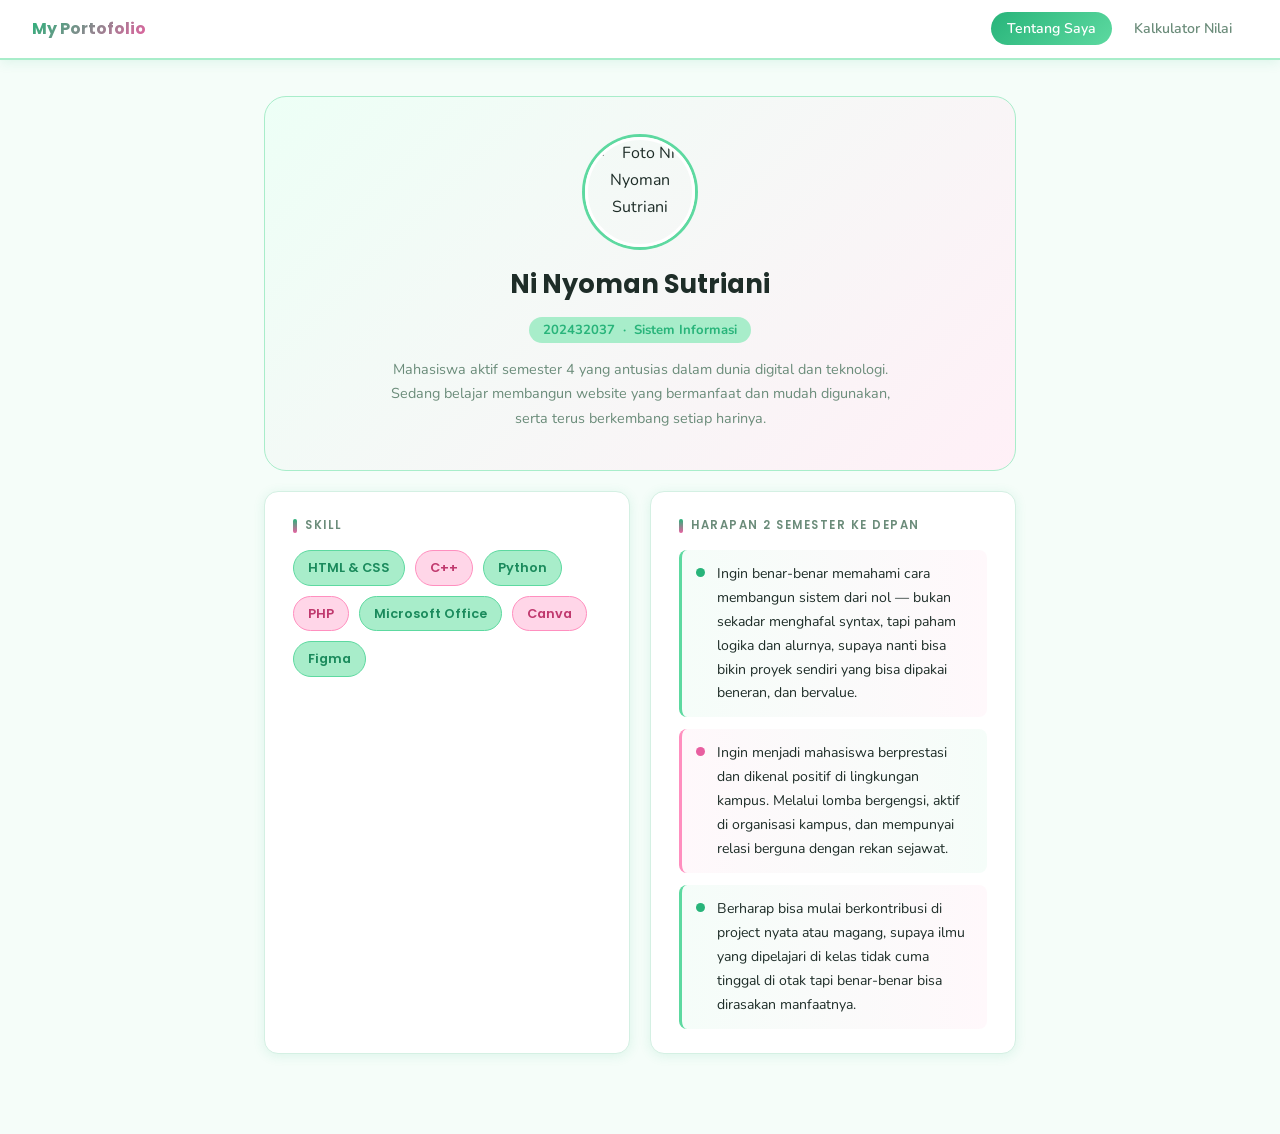
==== index.html @ 32d03d42 "Add files via upload" ====
<!DOCTYPE html>
<!-- Nama: Ni Nyoman Sutriani | NIM: 202432037 -->
<html lang="id">
<head>
  <meta charset="UTF-8" />
  <meta name="viewport" content="width=device-width, initial-scale=1.0" />
  <title>Tentang Saya | Portofolio</title>
  <link rel="stylesheet" href="style.css" />
  <link rel="stylesheet" href="tentang.css" />
</head>
<body>

  <!-- NAVBAR -->
  <nav>
    <span class="nav-brand">My Portofolio</span>
    <ul class="nav-links">
      <li><a href="index.html" class="active">Tentang Saya</a></li>
      <li><a href="kalkulator.html">Kalkulator Nilai</a></li>
    </ul>
  </nav>

  <!-- KONTEN UTAMA -->
  <div class="container">

    <!-- HERO: Profil Diri (vertikal / terpusat) -->
    <div class="hero-card">
      <img src="foto.jpg" alt="Foto Ni Nyoman Sutriani" class="profile-avatar" />
      <h1 class="hero-name">Ni Nyoman Sutriani</h1>
      <span class="hero-nim">202432037 &nbsp;·&nbsp; Sistem Informasi</span>
      <p class="hero-bio">
        Mahasiswa aktif semester 4 yang antusias dalam dunia digital dan teknologi.
        Sedang belajar membangun website yang bermanfaat dan mudah digunakan,
        serta terus berkembang setiap harinya.
      </p>
    </div>

    <!-- GRID: Skill & Harapan berdampingan -->
    <div class="two-col">

      <!-- SKILL -->
      <div class="card">
        <p class="card-title">Skill</p>
        <div class="skill-tags">
          <span class="skill-tag">HTML & CSS</span>
          <span class="skill-tag">C++</span>
          <span class="skill-tag">Python</span>
          <span class="skill-tag">PHP</span>
          <span class="skill-tag">Microsoft Office</span>
          <span class="skill-tag">Canva</span>
          <span class="skill-tag">Figma</span>
        </div>
      </div>

      <!-- HARAPAN -->
      <div class="card">
        <p class="card-title">Harapan 2 Semester ke Depan</p>
        <ul class="harapan-list">
          <li>
            <span class="harapan-dot"></span>
            <span>
              Ingin benar-benar memahami cara membangun sistem dari nol — bukan sekadar
              menghafal syntax, tapi paham logika dan alurnya, supaya nanti bisa bikin
              proyek sendiri yang bisa dipakai beneran, dan bervalue. 
            </span>
          </li>
          <li>
            <span class="harapan-dot"></span>
            <span>
              Ingin menjadi mahasiswa berprestasi dan dikenal positif di lingkungan kampus. Melalui lomba bergengsi,
              aktif di organisasi kampus, dan mempunyai relasi berguna dengan rekan sejawat. 
            </span>
          </li>
          <li>
            <span class="harapan-dot"></span>
            <span>
              Berharap bisa mulai berkontribusi di project nyata atau magang,
              supaya ilmu yang dipelajari di kelas tidak cuma tinggal di otak
              tapi benar-benar bisa dirasakan manfaatnya.
            </span>
          </li>
        </ul>
      </div>

    </div>

  </div>

</body>
</html>
---- style.css ----
/* =============================================
   style.css - Global Styles
   Nama: Ni Nyoman Sutriani | NIM: 202432037 
   ============================================= */

@import url('https://fonts.googleapis.com/css2?family=Poppins:wght@400;600;700&family=Nunito:wght@400;600&display=swap');

:root {
  --green-light:  #a8edca;
  --green-mid:    #5dd9a0;
  --green-dark:   #28b47a;
  --green-deeper: #1a8a5c;

  --pink-light:   #ffd6e8;
  --pink-mid:     #ff8fbf;
  --pink-dark:    #e85fa0;
  --pink-deeper:  #c0396e;

  --white:      #ffffff;
  --off-white:  #f5fdf9;
  --text-dark:  #1e2d28;
  --text-muted: #6b8c7a;
  --border:     #d4f0e3;

  --radius-sm: 8px;
  --radius-md: 14px;
  --radius-lg: 22px;
  --shadow:    0 2px 12px rgba(40,180,122,0.12);
}

* { margin: 0; padding: 0; box-sizing: border-box; }

body {
  font-family: 'Nunito', sans-serif;
  background: var(--off-white);
  color: var(--text-dark);
  line-height: 1.7;
}

/* NAVBAR */
nav {
  position: sticky;
  top: 0;
  z-index: 100;
  height: 60px;
  background: var(--white);
  border-bottom: 2px solid var(--green-light);
  display: flex;
  align-items: center;
  justify-content: space-between;
  padding: 0 32px;
  box-shadow: var(--shadow);
}

.nav-brand {
  font-family: 'Poppins', sans-serif;
  font-weight: 700;
  background: linear-gradient(135deg, var(--green-dark), var(--pink-dark));
  -webkit-background-clip: text;
  -webkit-text-fill-color: transparent;
  background-clip: text;
}

.nav-links { display: flex; gap: 6px; list-style: none; }

.nav-links a {
  text-decoration: none;
  font-weight: 600;
  font-size: 0.88rem;
  color: var(--text-muted);
  padding: 7px 16px;
  border-radius: 50px;
  transition: all 0.2s;
}

.nav-links a:hover { color: var(--green-dark); background: var(--green-light); }

.nav-links a.active {
  color: var(--white);
  background: linear-gradient(135deg, var(--green-dark), var(--green-mid));
}

/* CONTAINER */
.container { max-width: 800px; margin: 0 auto; padding: 36px 24px 60px; }

/* CARD */
.card {
  background: var(--white);
  border-radius: var(--radius-md);
  padding: 24px 28px;
  margin-bottom: 20px;
  border: 1.5px solid var(--border);
  box-shadow: var(--shadow);
  transition: transform 0.2s, box-shadow 0.2s;
}

.card:hover { transform: translateY(-2px); box-shadow: 0 6px 20px rgba(40,180,122,0.15); }

.card-title {
  font-family: 'Poppins', sans-serif;
  font-size: 0.72rem;
  font-weight: 600;
  letter-spacing: 1.5px;
  text-transform: uppercase;
  color: var(--text-muted);
  margin-bottom: 14px;
  display: flex;
  align-items: center;
  gap: 8px;
}

.card-title::before {
  content: '';
  width: 4px; height: 14px;
  background: linear-gradient(to bottom, var(--green-dark), var(--pink-dark));
  border-radius: 2px;
}

@media (max-width: 500px) {
  nav { padding: 0 16px; }
  .container { padding: 20px 14px 48px; }
  .card { padding: 18px 16px; }
  .nav-links a { padding: 6px 12px; font-size: 0.82rem; }
}
---- tentang.css ----
/* =============================================
   tentang.css - Halaman Tentang Saya
   Nama: Ni Nyoman Sutriani | NIM: 202432037
   ============================================= */

.hero-card {
  background: linear-gradient(135deg, #edfff6, #fff0f7);
  border: 1.5px solid var(--green-light);
  border-radius: var(--radius-lg);
  padding: 40px 32px;
  display: flex;
  flex-direction: column;
  align-items: center;
  text-align: center;
  gap: 10px;
  margin-bottom: 20px;
}

.profile-avatar,
.avatar-placeholder {
  width: 110px;
  height: 110px;
  border-radius: 50%;
  border: 3px solid var(--white);
  box-shadow: 0 0 0 3px var(--green-mid);
  margin-bottom: 6px;
  transition: all 0.2s;
}

.profile-avatar { object-fit: cover; }

.avatar-placeholder {
  background: linear-gradient(135deg, var(--green-mid), var(--pink-mid));
  display: flex;
  align-items: center;
  justify-content: center;
  font-family: 'Poppins', sans-serif;
  font-size: 1.8rem;
  font-weight: 700;
  color: var(--white);
}

.profile-avatar:hover,
.avatar-placeholder:hover {
  box-shadow: 0 0 0 4px var(--pink-mid);
  transform: scale(1.05);
}

.hero-name {
  font-family: 'Poppins', sans-serif;
  font-weight: 700;
  font-size: 1.6rem;
  margin-bottom: 0;
}

.hero-nim {
  font-size: 0.82rem;
  font-weight: 700;
  color: var(--green-dark);
  background: var(--green-light);
  display: inline-block;
  padding: 2px 14px;
  border-radius: 50px;
}

.hero-bio {
  font-size: 0.9rem;
  color: var(--text-muted);
  max-width: 520px;
  margin-top: 4px;
}

.two-col {
  display: grid;
  grid-template-columns: 1fr 1fr;
  gap: 20px;
}

/* SKILL TAGS */
.skill-tags { display: flex; flex-wrap: wrap; gap: 10px; }

.skill-tag {
  font-family: 'Poppins', sans-serif;
  font-size: 0.8rem;
  font-weight: 600;
  padding: 6px 14px;
  border-radius: 50px;
  border: 1.5px solid transparent;
  transition: all 0.2s;
}

.skill-tag:nth-child(odd)  { background: var(--green-light); color: var(--green-deeper); border-color: var(--green-mid); }
.skill-tag:nth-child(even) { background: var(--pink-light);  color: var(--pink-deeper);  border-color: var(--pink-mid); }

.skill-tag:hover { transform: translateY(-3px); box-shadow: 0 6px 14px rgba(40,180,122,0.2); }
.skill-tag:nth-child(even):hover { box-shadow: 0 6px 14px rgba(232,95,160,0.2); }

/* HARAPAN LIST */
.harapan-list { list-style: none; display: flex; flex-direction: column; gap: 12px; }

.harapan-list li {
  display: flex;
  align-items: flex-start;
  gap: 12px;
  font-size: 0.88rem;
  padding: 12px 14px;
  border-radius: var(--radius-sm);
  background: linear-gradient(to right, #f5fdf9, #fff8fb);
  border-left: 3px solid var(--green-mid);
  transition: all 0.2s;
}

.harapan-list li:nth-child(even) { border-left-color: var(--pink-mid); background: linear-gradient(to right, #fff8fb, #f5fdf9); }
.harapan-list li:hover { transform: translateX(4px); }

.harapan-dot {
  flex-shrink: 0;
  width: 9px; height: 9px;
  border-radius: 50%;
  background: var(--green-dark);
  margin-top: 6px;
}

.harapan-list li:nth-child(even) .harapan-dot { background: var(--pink-dark); }

/* RESPONSIVE */
@media (max-width: 500px) {
  .two-col { grid-template-columns: 1fr; }
  .hero-card { padding: 28px 16px; }
  .skill-tags { justify-content: center; }
}
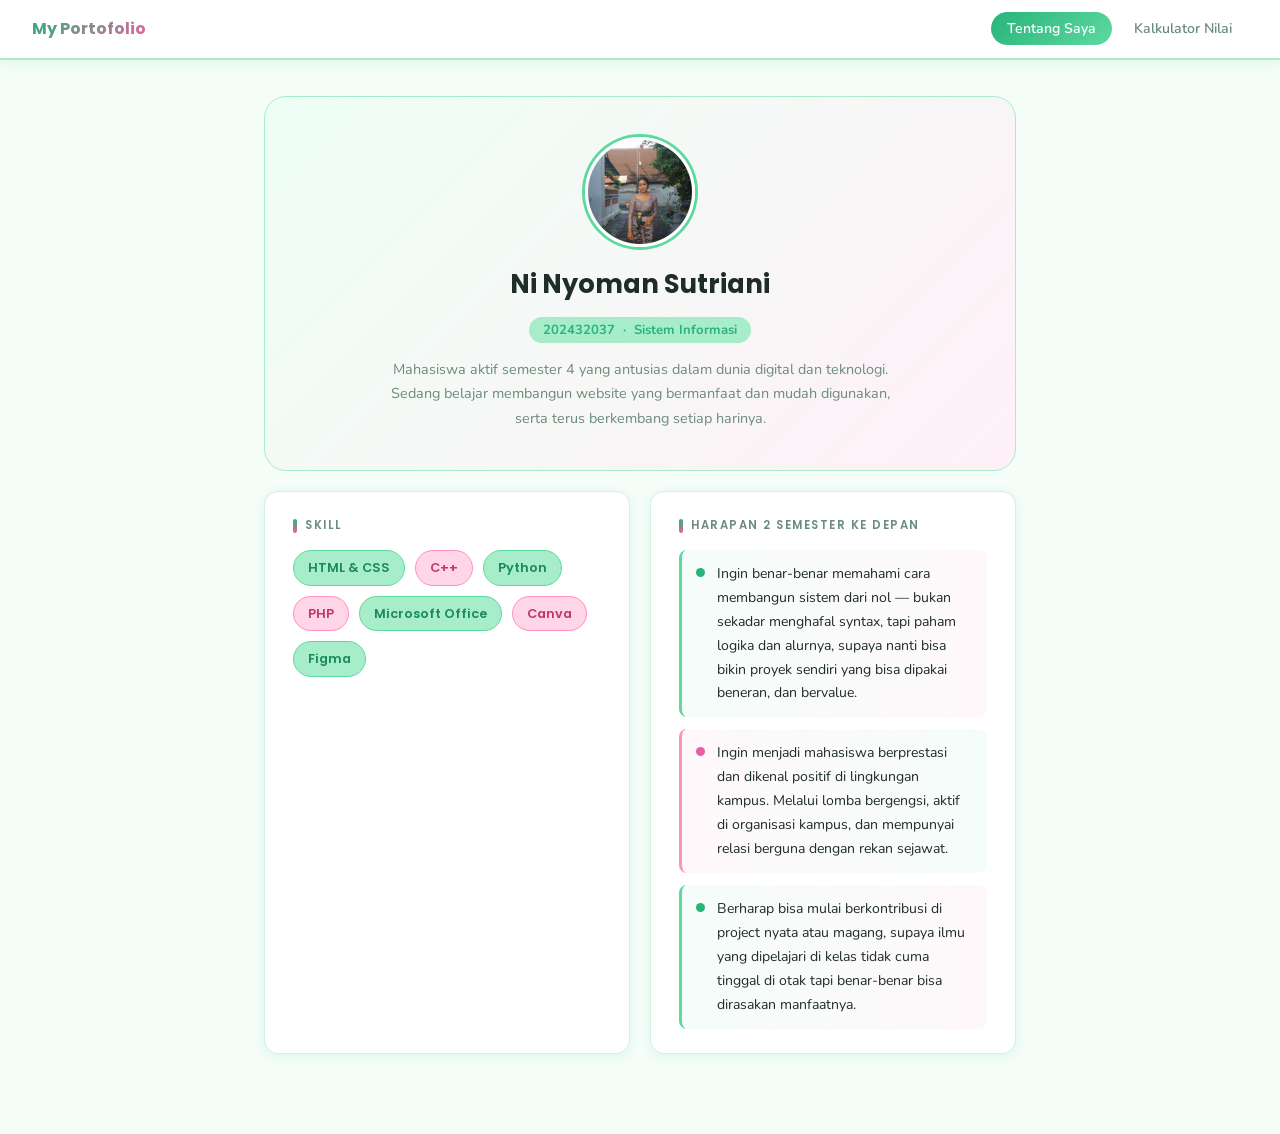
==== commit 4701ab2d: "Update index.html" ====
--- a/index.html
+++ b/index.html
@@ -22,7 +22,7 @@
   <!-- KONTEN UTAMA -->
   <div class="container">
 
-    <!-- HERO: Profil Diri (vertikal / terpusat) -->
+    <!-- HERO: Profil Diri -->
     <div class="hero-card">
       <img src="foto.jpg" alt="Foto Ni Nyoman Sutriani" class="profile-avatar" />
       <h1 class="hero-name">Ni Nyoman Sutriani</h1>
@@ -34,7 +34,7 @@
       </p>
     </div>
 
-    <!-- GRID: Skill & Harapan berdampingan -->
+    <!-- GRID: Skill & Harapan -->
     <div class="two-col">
 
       <!-- SKILL -->
